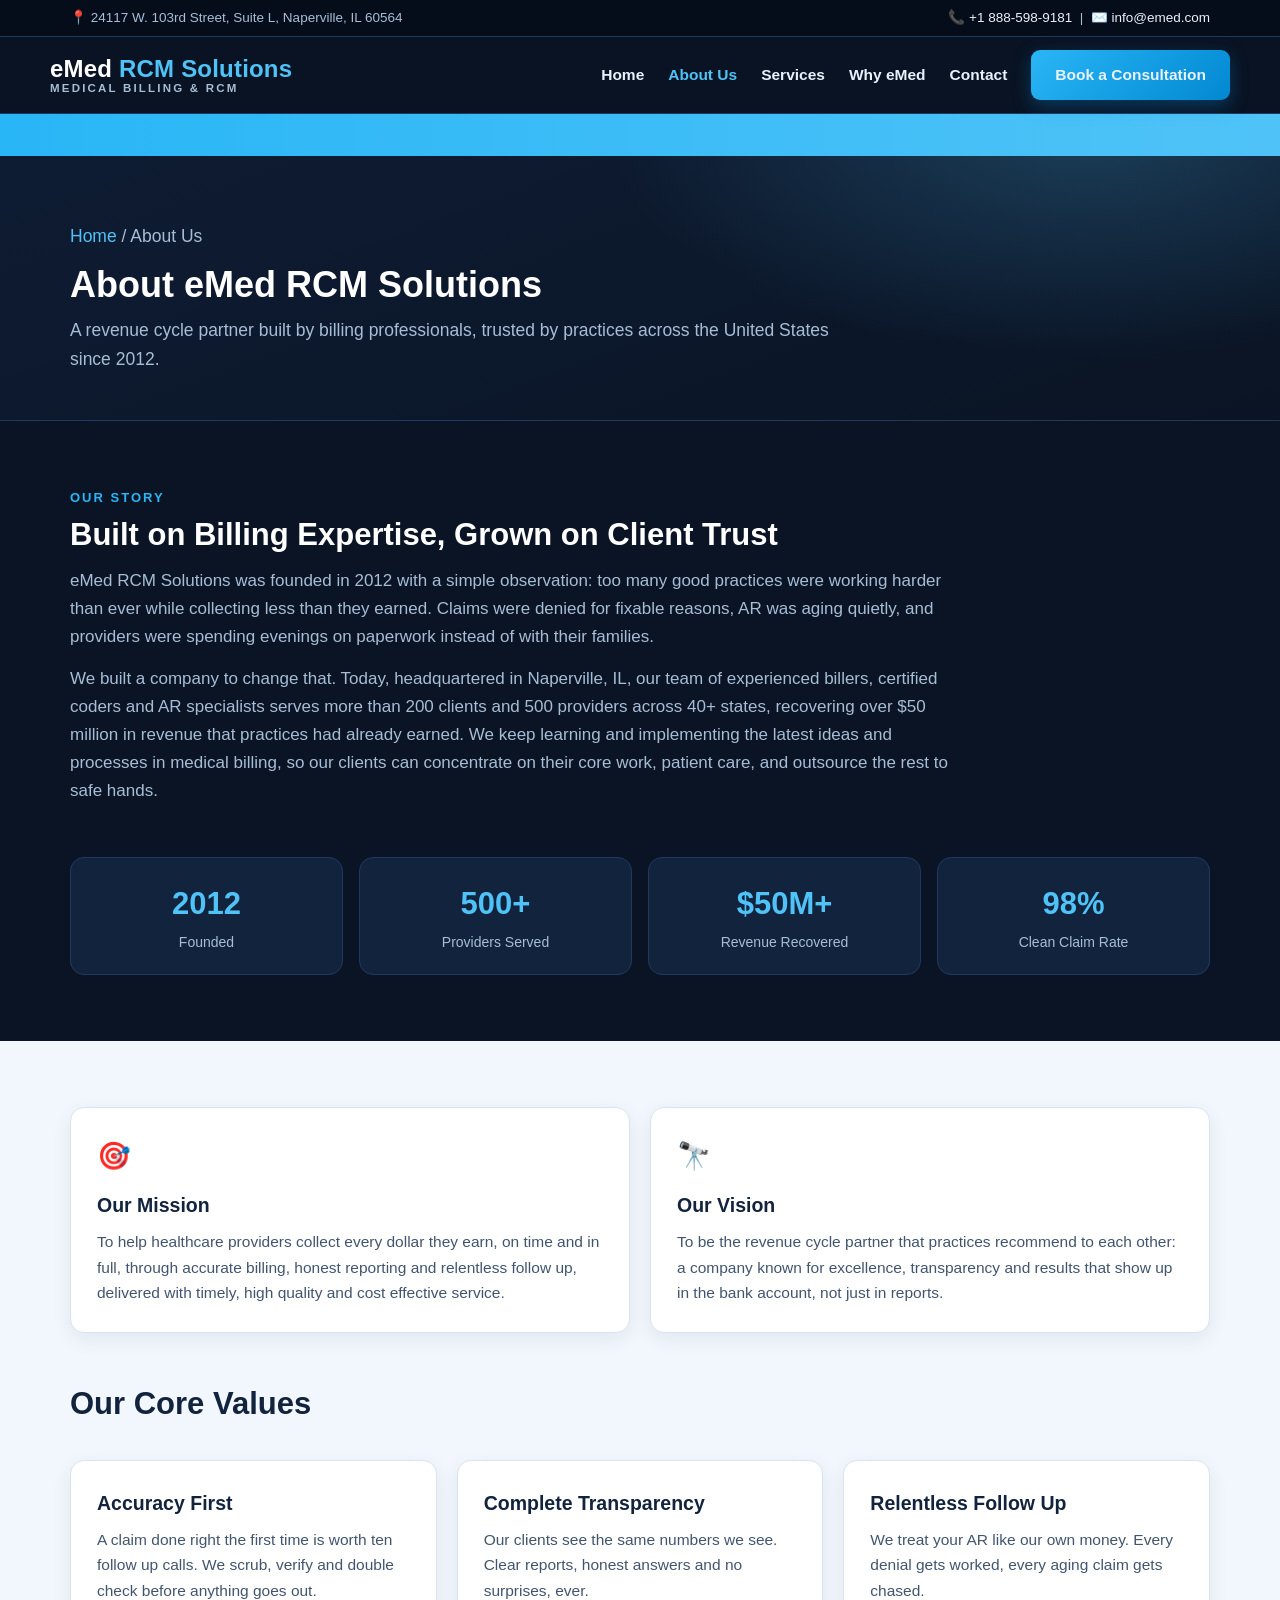
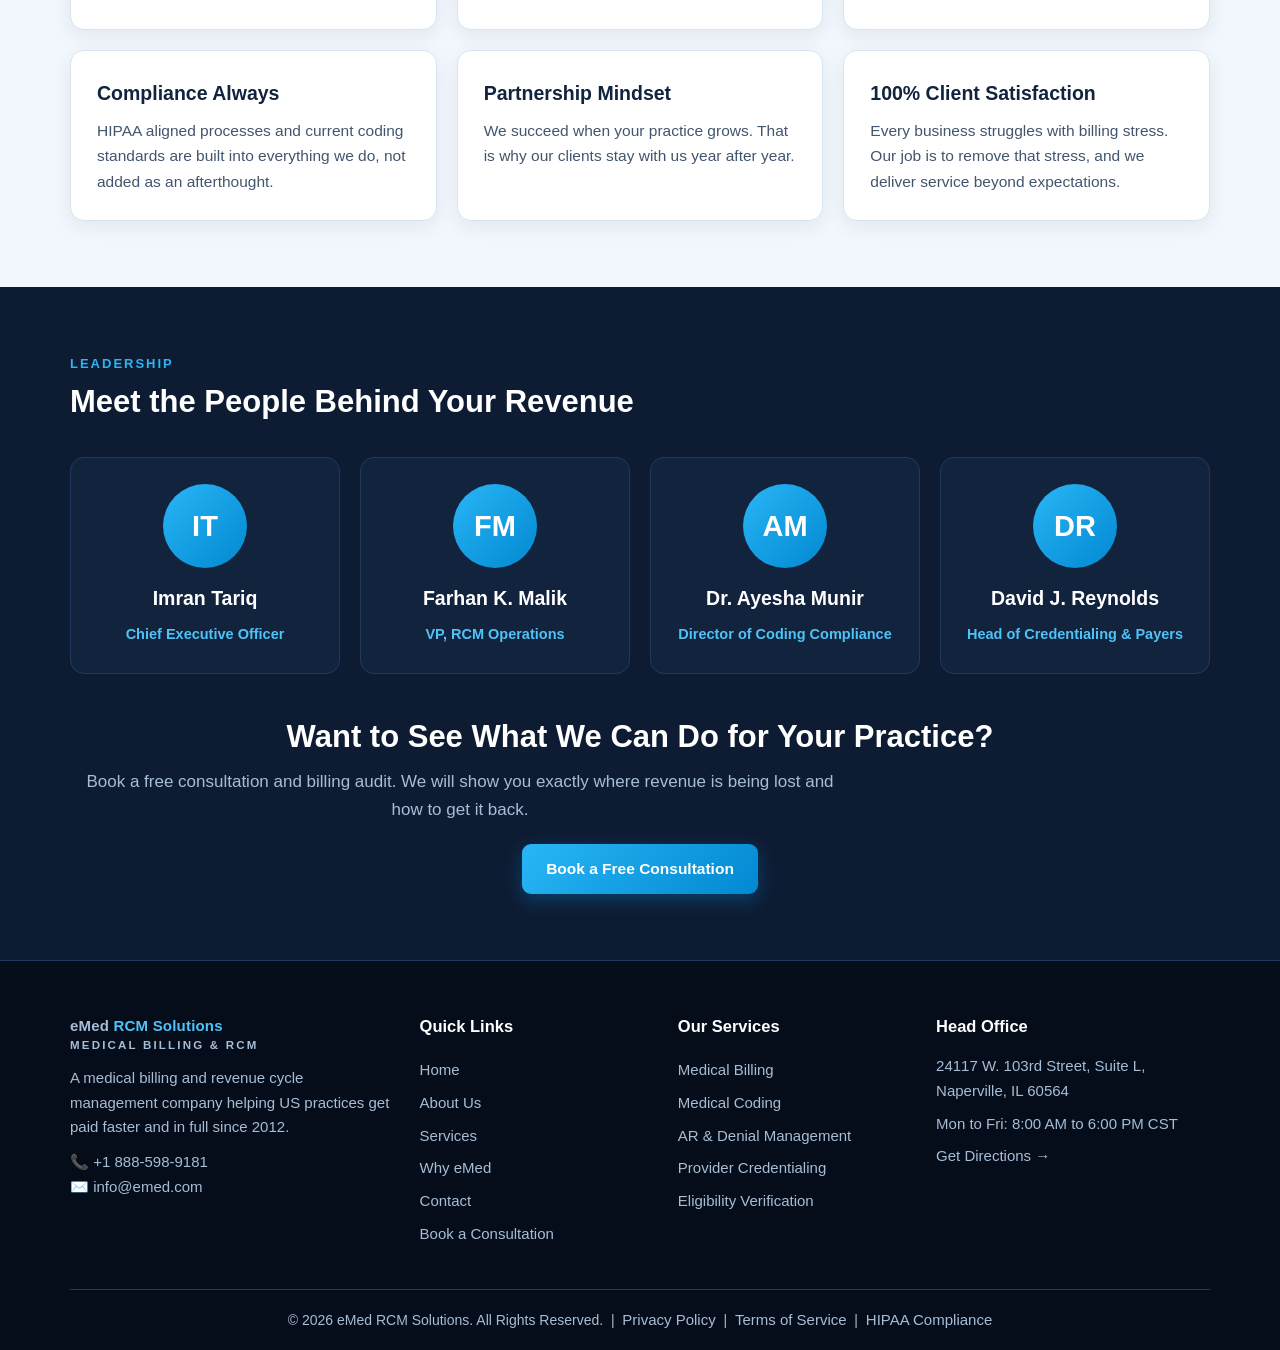
==== about-us.html @ 86c695f5 "Add files via upload" ====
<!DOCTYPE html>
<html lang="en">
<head>
<meta charset="UTF-8">
<meta name="viewport" content="width=device-width, initial-scale=1.0">
<title>About Us | eMed RCM Solutions</title>
<meta name="description" content="Learn about eMed RCM Solutions, a medical billing and revenue cycle management company serving 200+ US healthcare providers since 2012.">
<link rel="stylesheet" href="styles.css">
</head>
<body>

<div class="topbar">
  <div class="wrap">
    <span>📍 24117 W. 103rd Street, Suite L, Naperville, IL 60564</span>
    <span>📞 <a href="tel:+18885989181">+1 888-598-9181</a> &nbsp;|&nbsp; ✉️ <a href="mailto:info@emed.com">info@emed.com</a></span>
  </div>
</div>

<header class="site">
  <div class="wrap navbar">
    <a class="logo" href="index.html">eMed <b>RCM Solutions</b><small>Medical Billing &amp; RCM</small></a>
    <button class="menu-btn" aria-label="Menu">☰</button>
    <nav class="main">
      <a href="index.html">Home</a>
      <a href="about-us.html" class="active">About Us</a>
      <a href="services.html">Services</a>
      <a href="why-emed.html">Why eMed</a>
      <a href="contact.html">Contact</a>
      <a class="btn" href="contact.html#consult">Book a Consultation</a>
    </nav>
  </div>
</header>

<div class="ticker" aria-hidden="true"><div class="track">
  <span>Internal Medicine</span><i>✦</i><span>Cardiology</span><i>✦</i><span>Dermatology</span><i>✦</i><span>Orthopedics</span><i>✦</i><span>Physical Therapy</span><i>✦</i><span>Chiropractic</span><i>✦</i><span>Acupuncture</span><i>✦</i><span>Family Practice</span><i>✦</i><span>OB/GYN</span><i>✦</i><span>Pediatrics</span><i>✦</i><span>Oncology</span><i>✦</i><span>Endocrinology</span><i>✦</i><span>Neurology</span><i>✦</i><span>Psychiatry</span><i>✦</i><span>Urgent Care</span><i>✦</i><span>Pain Management</span><i>✦</i>
  <span>Internal Medicine</span><i>✦</i><span>Cardiology</span><i>✦</i><span>Dermatology</span><i>✦</i><span>Orthopedics</span><i>✦</i><span>Physical Therapy</span><i>✦</i><span>Chiropractic</span><i>✦</i><span>Acupuncture</span><i>✦</i><span>Family Practice</span><i>✦</i><span>OB/GYN</span><i>✦</i><span>Pediatrics</span><i>✦</i><span>Oncology</span><i>✦</i><span>Endocrinology</span><i>✦</i><span>Neurology</span><i>✦</i><span>Psychiatry</span><i>✦</i><span>Urgent Care</span><i>✦</i><span>Pain Management</span><i>✦</i>
</div></div>

<div class="pagehero">
  <div class="wrap">
    <p class="crumbs"><a href="index.html">Home</a> / About Us</p>
    <h1>About eMed RCM Solutions</h1>
    <p>A revenue cycle partner built by billing professionals, trusted by practices across the United States since 2012.</p>
  </div>
</div>

<section>
  <div class="wrap">
    <p class="kicker">Our Story</p>
    <h2 class="title">Built on Billing Expertise, Grown on Client Trust</h2>
    <p class="lede" style="max-width:900px">eMed RCM Solutions was founded in 2012 with a simple observation: too many good practices were working harder than ever while collecting less than they earned. Claims were denied for fixable reasons, AR was aging quietly, and providers were spending evenings on paperwork instead of with their families.</p>
    <p class="lede" style="max-width:900px;margin-top:14px">We built a company to change that. Today, headquartered in Naperville, IL, our team of experienced billers, certified coders and AR specialists serves more than 200 clients and 500 providers across 40+ states, recovering over $50 million in revenue that practices had already earned. We keep learning and implementing the latest ideas and processes in medical billing, so our clients can concentrate on their core work, patient care, and outsource the rest to safe hands.</p>
    <div class="stats">
      <div class="stat"><div class="num">2012</div><div class="lbl">Founded</div></div>
      <div class="stat"><div class="num">500+</div><div class="lbl">Providers Served</div></div>
      <div class="stat"><div class="num">$50M+</div><div class="lbl">Revenue Recovered</div></div>
      <div class="stat"><div class="num">98%</div><div class="lbl">Clean Claim Rate</div></div>
    </div>
  </div>
</section>

<section class="light">
  <div class="wrap">
    <div class="grid2" style="margin-top:0">
      <div class="card"><div class="ic">🎯</div><h3>Our Mission</h3><p>To help healthcare providers collect every dollar they earn, on time and in full, through accurate billing, honest reporting and relentless follow up, delivered with timely, high quality and cost effective service.</p></div>
      <div class="card"><div class="ic">🔭</div><h3>Our Vision</h3><p>To be the revenue cycle partner that practices recommend to each other: a company known for excellence, transparency and results that show up in the bank account, not just in reports.</p></div>
    </div>
    <h2 class="title" style="margin-top:52px">Our Core Values</h2>
    <div class="grid3">
      <div class="card"><h3>Accuracy First</h3><p>A claim done right the first time is worth ten follow up calls. We scrub, verify and double check before anything goes out.</p></div>
      <div class="card"><h3>Complete Transparency</h3><p>Our clients see the same numbers we see. Clear reports, honest answers and no surprises, ever.</p></div>
      <div class="card"><h3>Relentless Follow Up</h3><p>We treat your AR like our own money. Every denial gets worked, every aging claim gets chased.</p></div>
      <div class="card"><h3>Compliance Always</h3><p>HIPAA aligned processes and current coding standards are built into everything we do, not added as an afterthought.</p></div>
      <div class="card"><h3>Partnership Mindset</h3><p>We succeed when your practice grows. That is why our clients stay with us year after year.</p></div>
      <div class="card"><h3>100% Client Satisfaction</h3><p>Every business struggles with billing stress. Our job is to remove that stress, and we deliver service beyond expectations.</p></div>
    </div>
  </div>
</section>

<section class="alt">
  <div class="wrap">
    <p class="kicker">Leadership</p>
    <h2 class="title">Meet the People Behind Your Revenue</h2>
    <div class="grid3" style="grid-template-columns:repeat(4,1fr)">
      <div class="card person"><div class="avatar">IT</div><h3>Imran Tariq</h3><p class="role">Chief Executive Officer</p></div>
      <div class="card person"><div class="avatar">FM</div><h3>Farhan K. Malik</h3><p class="role">VP, RCM Operations</p></div>
      <div class="card person"><div class="avatar">AM</div><h3>Dr. Ayesha Munir</h3><p class="role">Director of Coding Compliance</p></div>
      <div class="card person"><div class="avatar">DR</div><h3>David J. Reynolds</h3><p class="role">Head of Credentialing &amp; Payers</p></div>
    </div>
    <div style="text-align:center;margin-top:44px">
      <h2 class="title">Want to See What We Can Do for Your Practice?</h2>
      <p class="lede center">Book a free consultation and billing audit. We will show you exactly where revenue is being lost and how to get it back.</p>
      <p style="margin-top:20px"><a class="btn" href="contact.html#consult">Book a Free Consultation</a></p>
    </div>
  </div>
</section>

<footer class="site">
  <div class="wrap">
    <div class="cols">
      <div>
        <a class="logo" href="index.html">eMed <b>RCM Solutions</b><small>Medical Billing &amp; RCM</small></a>
        <p style="margin-top:14px">A medical billing and revenue cycle management company helping US practices get paid faster and in full since 2012.</p>
        <p style="margin-top:10px">📞 <a href="tel:+18885989181">+1 888-598-9181</a><br>✉️ <a href="mailto:info@emed.com">info@emed.com</a></p>
      </div>
      <div>
        <h4>Quick Links</h4>
        <ul>
          <li><a href="index.html">Home</a></li>
          <li><a href="about-us.html">About Us</a></li>
          <li><a href="services.html">Services</a></li>
          <li><a href="why-emed.html">Why eMed</a></li>
          <li><a href="contact.html">Contact</a></li>
          <li><a href="contact.html#consult">Book a Consultation</a></li>
        </ul>
      </div>
      <div>
        <h4>Our Services</h4>
        <ul>
          <li><a href="services.html">Medical Billing</a></li>
          <li><a href="services.html">Medical Coding</a></li>
          <li><a href="services.html">AR &amp; Denial Management</a></li>
          <li><a href="services.html">Provider Credentialing</a></li>
          <li><a href="services.html">Eligibility Verification</a></li>
        </ul>
      </div>
      <div>
        <h4>Head Office</h4>
        <p>24117 W. 103rd Street, Suite L,<br>Naperville, IL 60564</p>
        <p style="margin-top:8px">Mon to Fri: 8:00 AM to 6:00 PM CST</p>
        <p style="margin-top:8px"><a href="https://www.google.com/maps/search/?api=1&amp;query=24117+W+103rd+Street+Suite+L+Naperville+IL+60564" target="_blank" rel="noopener">Get Directions →</a></p>
      </div>
    </div>
    <div class="copyright">© <span id="year">2026</span> eMed RCM Solutions. All Rights Reserved. &nbsp;|&nbsp; <a href="privacy-policy.html">Privacy Policy</a> &nbsp;|&nbsp; <a href="terms-of-service.html">Terms of Service</a> &nbsp;|&nbsp; <a href="hipaa-compliance.html">HIPAA Compliance</a></div>
  </div>
</footer>

<script src="script.js"></script>
</body>
</html>
---- styles.css ----
/* eMed RCM Solutions — dark theme with light blue accents */
:root{
  --bg:#0a1424;
  --bg2:#0e1c33;
  --panel:#12233d;
  --panel2:#16294a;
  --line:#22395e;
  --ink:#e9f2fc;
  --muted:#a7bdd6;
  --sky:#4fc3f7;
  --sky2:#29b6f6;
  --deep:#0288d1;
  --white:#ffffff;
  --light:#f2f7fd;
  --dark-text:#12233d;
  --radius:14px;
  --shadow:0 10px 30px rgba(2,10,25,.45);
}
*{margin:0;padding:0;box-sizing:border-box}
html{scroll-behavior:smooth}
body{font-family:"Segoe UI",Arial,Helvetica,sans-serif;background:var(--bg);color:var(--ink);line-height:1.65;font-size:16px}
a{color:var(--sky);text-decoration:none}
a:hover{text-decoration:underline}
img{max-width:100%}
.wrap{max-width:1180px;margin:0 auto;padding:0 20px}

/* ---------- Header ---------- */
.topbar{background:#060d1a;color:var(--muted);font-size:13.5px;padding:7px 0;border-bottom:1px solid var(--line)}
.topbar .wrap{display:flex;justify-content:space-between;gap:14px;flex-wrap:wrap}
.topbar a{color:var(--ink)}
header.site{position:sticky;top:0;z-index:50;background:rgba(10,20,36,.96);border-bottom:1px solid var(--line);backdrop-filter:blur(6px)}
.navbar{display:flex;align-items:center;justify-content:space-between;gap:18px;padding:13px 0}
.logo{font-size:24px;font-weight:800;color:var(--white);letter-spacing:.2px;line-height:1.1}
.logo b{color:var(--sky)}
.logo small{display:block;font-size:11.5px;font-weight:600;color:var(--muted);letter-spacing:2.2px;text-transform:uppercase}
nav.main{display:flex;gap:24px;align-items:center}
nav.main a{color:var(--ink);font-weight:600;font-size:15.5px}
nav.main a:hover,nav.main a.active{color:var(--sky);text-decoration:none}
.btn{display:inline-block;background:linear-gradient(135deg,var(--sky2),var(--deep));color:#fff;font-weight:700;padding:12px 24px;border-radius:9px;border:none;cursor:pointer;font-size:15.5px;box-shadow:0 6px 18px rgba(2,136,209,.35)}
.btn:hover{text-decoration:none;filter:brightness(1.08)}
.btn.ghost{background:transparent;border:2px solid var(--sky);color:var(--sky);box-shadow:none}
.btn.light{background:#fff;color:var(--deep);box-shadow:none}
.menu-btn{display:none;background:none;border:1px solid var(--line);border-radius:8px;color:var(--ink);font-size:20px;padding:6px 12px;cursor:pointer}

/* ---------- Specialties ticker ---------- */
.ticker{background:linear-gradient(90deg,var(--sky2),var(--sky));color:#06263c;overflow:hidden;white-space:nowrap;padding:9px 0;font-weight:700;font-size:14.5px}
.ticker .track{display:inline-block;padding-left:100%;animation:scroll 55s linear infinite}
.ticker:hover .track{animation-play-state:paused}
.ticker span{margin:0 16px}
.ticker i{font-style:normal;opacity:.55}
@keyframes scroll{from{transform:translateX(0)}to{transform:translateX(-100%)}}

/* ---------- Hero ---------- */
.hero{background:radial-gradient(1000px 480px at 85% -10%,rgba(79,195,247,.25),transparent 60%),linear-gradient(160deg,var(--bg2),var(--bg));padding:74px 0 60px;border-bottom:1px solid var(--line)}
.hero .grid{display:grid;grid-template-columns:1.15fr .85fr;gap:44px;align-items:center}
.hero h1{font-size:43px;line-height:1.16;color:#fff;font-weight:800}
.hero h1 .hl{color:var(--sky)}
.hero p.sub{color:var(--muted);font-size:18px;margin:18px 0 26px}
.hero .cta-row{display:flex;gap:14px;flex-wrap:wrap}
.hero-card{background:var(--panel);border:1px solid var(--line);border-radius:var(--radius);padding:26px;box-shadow:var(--shadow)}
.hero-card h3{color:#fff;font-size:19px;margin-bottom:12px}
.hero-card ul{list-style:none}
.hero-card li{padding:9px 0;border-bottom:1px dashed var(--line);color:var(--muted);font-size:15.5px}
.hero-card li:last-child{border-bottom:none}
.hero-card li b{color:var(--sky);margin-right:8px}
.stats{display:grid;grid-template-columns:repeat(4,1fr);gap:16px;margin-top:52px}
.stat{background:var(--panel);border:1px solid var(--line);border-radius:var(--radius);padding:20px;text-align:center}
.stat .num{font-size:31px;font-weight:800;color:var(--sky)}
.stat .lbl{color:var(--muted);font-size:14px;margin-top:2px}

/* ---------- Sections ---------- */
section{padding:66px 0}
section.alt{background:var(--bg2)}
section.light{background:var(--light);color:var(--dark-text)}
section.light .title{color:var(--dark-text)}
section.light .lede{color:#42556e}
.kicker{color:var(--sky2);font-weight:700;text-transform:uppercase;letter-spacing:2px;font-size:13px;margin-bottom:8px}
section.light .kicker{color:var(--deep)}
.title{font-size:31px;color:#fff;line-height:1.25;margin-bottom:12px}
.lede{color:var(--muted);max-width:780px;font-size:17px}
.center{text-align:center}
.center .lede{margin:0 auto}

/* ---------- Cards & grids ---------- */
.grid3{display:grid;grid-template-columns:repeat(3,1fr);gap:20px;margin-top:36px}
.grid2{display:grid;grid-template-columns:repeat(2,1fr);gap:20px;margin-top:36px}
.card{background:var(--panel);border:1px solid var(--line);border-radius:var(--radius);padding:26px;transition:transform .15s ease,border-color .15s ease}
.card:hover{transform:translateY(-4px);border-color:var(--sky2)}
.card .ic{font-size:27px;margin-bottom:10px}
.card h3{color:#fff;font-size:19.5px;margin-bottom:8px}
.card p{color:var(--muted);font-size:15.5px}
.card ul{list-style:none;margin-top:10px}
.card ul li{color:var(--muted);font-size:15px;padding:4px 0 4px 20px;position:relative}
.card ul li:before{content:"▸";position:absolute;left:0;color:var(--sky)}
section.light .card{background:#fff;border-color:#d8e4f2;box-shadow:0 6px 20px rgba(18,35,61,.07)}
section.light .card h3{color:var(--dark-text)}
section.light .card p,section.light .card ul li{color:#42556e}

/* ---------- Chips ---------- */
.chips{display:flex;flex-wrap:wrap;gap:10px;margin-top:26px}
.chip{background:var(--panel);border:1px solid var(--line);color:var(--ink);border-radius:999px;padding:8px 18px;font-size:15px;font-weight:600}
.chip.soft{background:rgba(79,195,247,.12);border-color:rgba(79,195,247,.4);color:var(--sky)}
section.light .chip{background:#fff;border-color:#c9dcf2;color:var(--dark-text)}

/* ---------- Process ---------- */
.steps{display:grid;grid-template-columns:repeat(4,1fr);gap:18px;margin-top:38px}
.step{background:var(--panel);border:1px solid var(--line);border-radius:var(--radius);padding:24px}
.step .n{display:inline-flex;align-items:center;justify-content:center;width:42px;height:42px;border-radius:50%;background:linear-gradient(135deg,var(--sky2),var(--deep));color:#fff;font-weight:800;font-size:18px;margin-bottom:12px}
.step h3{color:#fff;font-size:18px;margin-bottom:6px}
.step p{color:var(--muted);font-size:15px}

/* ---------- Consultation band ---------- */
.consult{background:linear-gradient(120deg,#0d2c4d,#082238 60%,#0a1424);border-top:1px solid var(--line);border-bottom:1px solid var(--line)}
.consult .grid{display:grid;grid-template-columns:1fr 1fr;gap:42px;align-items:start}
.consult h2{color:#fff;font-size:30px;line-height:1.3;margin-bottom:12px}
.consult p{color:var(--muted);font-size:16.5px}
.consult ul{list-style:none;margin-top:16px}
.consult ul li{color:var(--ink);padding:6px 0 6px 26px;position:relative;font-size:16px}
.consult ul li:before{content:"✓";position:absolute;left:0;color:var(--sky);font-weight:800}

/* ---------- Forms ---------- */
form.box{background:var(--panel);border:1px solid var(--line);border-radius:var(--radius);padding:28px;box-shadow:var(--shadow)}
form.box label{display:block;font-weight:600;font-size:14.5px;margin:14px 0 6px;color:var(--ink)}
form.box label:first-child{margin-top:0}
form.box input,form.box select,form.box textarea{width:100%;padding:12px 14px;border:1px solid var(--line);border-radius:9px;font-size:15.5px;font-family:inherit;background:var(--bg);color:var(--ink)}
form.box input:focus,form.box select:focus,form.box textarea:focus{outline:2px solid var(--sky2);border-color:transparent}
form.box .row{display:grid;grid-template-columns:1fr 1fr;gap:14px}
form.box .btn{width:100%;margin-top:20px;text-align:center}
.form-note{color:var(--muted);font-size:13.5px;margin-top:12px}
.thanks{display:none;background:rgba(46,160,90,.15);border:1px solid #2ea05a;color:#7ddba3;border-radius:9px;padding:14px 16px;margin-top:16px;font-size:15px}

/* ---------- Testimonial / quote ---------- */
.quote{background:var(--panel);border-left:4px solid var(--sky);border-radius:0 var(--radius) var(--radius) 0;padding:26px 28px;margin-top:34px}
.quote p{font-size:17.5px;color:var(--ink);font-style:italic}
.quote .who{margin-top:12px;color:var(--sky);font-weight:700;font-style:normal;font-size:15px}

/* ---------- People ---------- */
.person{text-align:center}
.avatar{width:84px;height:84px;border-radius:50%;background:linear-gradient(135deg,var(--sky2),var(--deep));color:#fff;font-size:29px;font-weight:800;display:flex;align-items:center;justify-content:center;margin:0 auto 14px}
.person .role{color:var(--sky);font-weight:600;font-size:14.5px}

/* ---------- Page hero (inner pages) ---------- */
.pagehero{background:radial-gradient(800px 380px at 85% -10%,rgba(79,195,247,.22),transparent 60%),linear-gradient(160deg,var(--bg2),var(--bg));padding:56px 0 46px;border-bottom:1px solid var(--line)}
.pagehero h1{color:#fff;font-size:36px;line-height:1.2}
.pagehero p{color:var(--muted);font-size:17.5px;max-width:760px;margin-top:10px}
.crumbs{color:var(--muted);font-size:14px;margin-bottom:12px}
.crumbs a{color:var(--sky)}

/* ---------- Estimator bars ---------- */
.bar{margin:16px 0}
.bar .lbl{display:flex;justify-content:space-between;font-weight:600;font-size:15px;color:var(--ink)}
.bar .track{height:10px;background:var(--bg);border:1px solid var(--line);border-radius:99px;margin-top:6px;overflow:hidden}
.bar .fill{height:100%;background:linear-gradient(90deg,var(--sky2),var(--sky));border-radius:99px}

/* ---------- Legal pages ---------- */
.legal{max-width:860px}
.legal h1{color:#fff;font-size:32px;margin-bottom:6px}
.legal h2{color:#fff;font-size:21px;margin:26px 0 8px}
.legal h3{color:#fff;font-size:18.5px;margin:22px 0 6px}
.legal p,.legal li{color:var(--muted);font-size:16px}
.legal ul{margin:6px 0 6px 20px}
.legal .updated{color:var(--sky);font-size:14px;margin-bottom:14px}

/* ---------- Footer ---------- */
footer.site{background:#060d1a;border-top:1px solid var(--line);padding:52px 0 0}
footer.site .cols{display:grid;grid-template-columns:1.4fr 1fr 1fr 1.2fr;gap:30px}
footer.site h4{color:#fff;font-size:16.5px;margin-bottom:14px}
footer.site p,footer.site li,footer.site a{color:var(--muted);font-size:15px}
footer.site ul{list-style:none}
footer.site li{padding:4px 0}
footer.site a:hover{color:var(--sky)}
.copyright{border-top:1px solid var(--line);margin-top:38px;padding:18px 0;text-align:center;color:var(--muted);font-size:14px}

/* ---------- Responsive ---------- */
@media(max-width:960px){
  .grid3,.steps{grid-template-columns:repeat(2,1fr)}
  .stats{grid-template-columns:repeat(2,1fr)}
  .hero .grid,.consult .grid{grid-template-columns:1fr}
  footer.site .cols{grid-template-columns:repeat(2,1fr)}
  .hero h1{font-size:34px}
}
@media(max-width:640px){
  nav.main{display:none;position:absolute;top:100%;left:0;right:0;background:var(--bg2);flex-direction:column;align-items:flex-start;padding:16px 20px;gap:14px;border-bottom:1px solid var(--line)}
  nav.main.open{display:flex}
  .menu-btn{display:block}
  .grid3,.grid2,.steps,form.box .row{grid-template-columns:1fr}
  section{padding:48px 0}
  .title{font-size:26px}
}
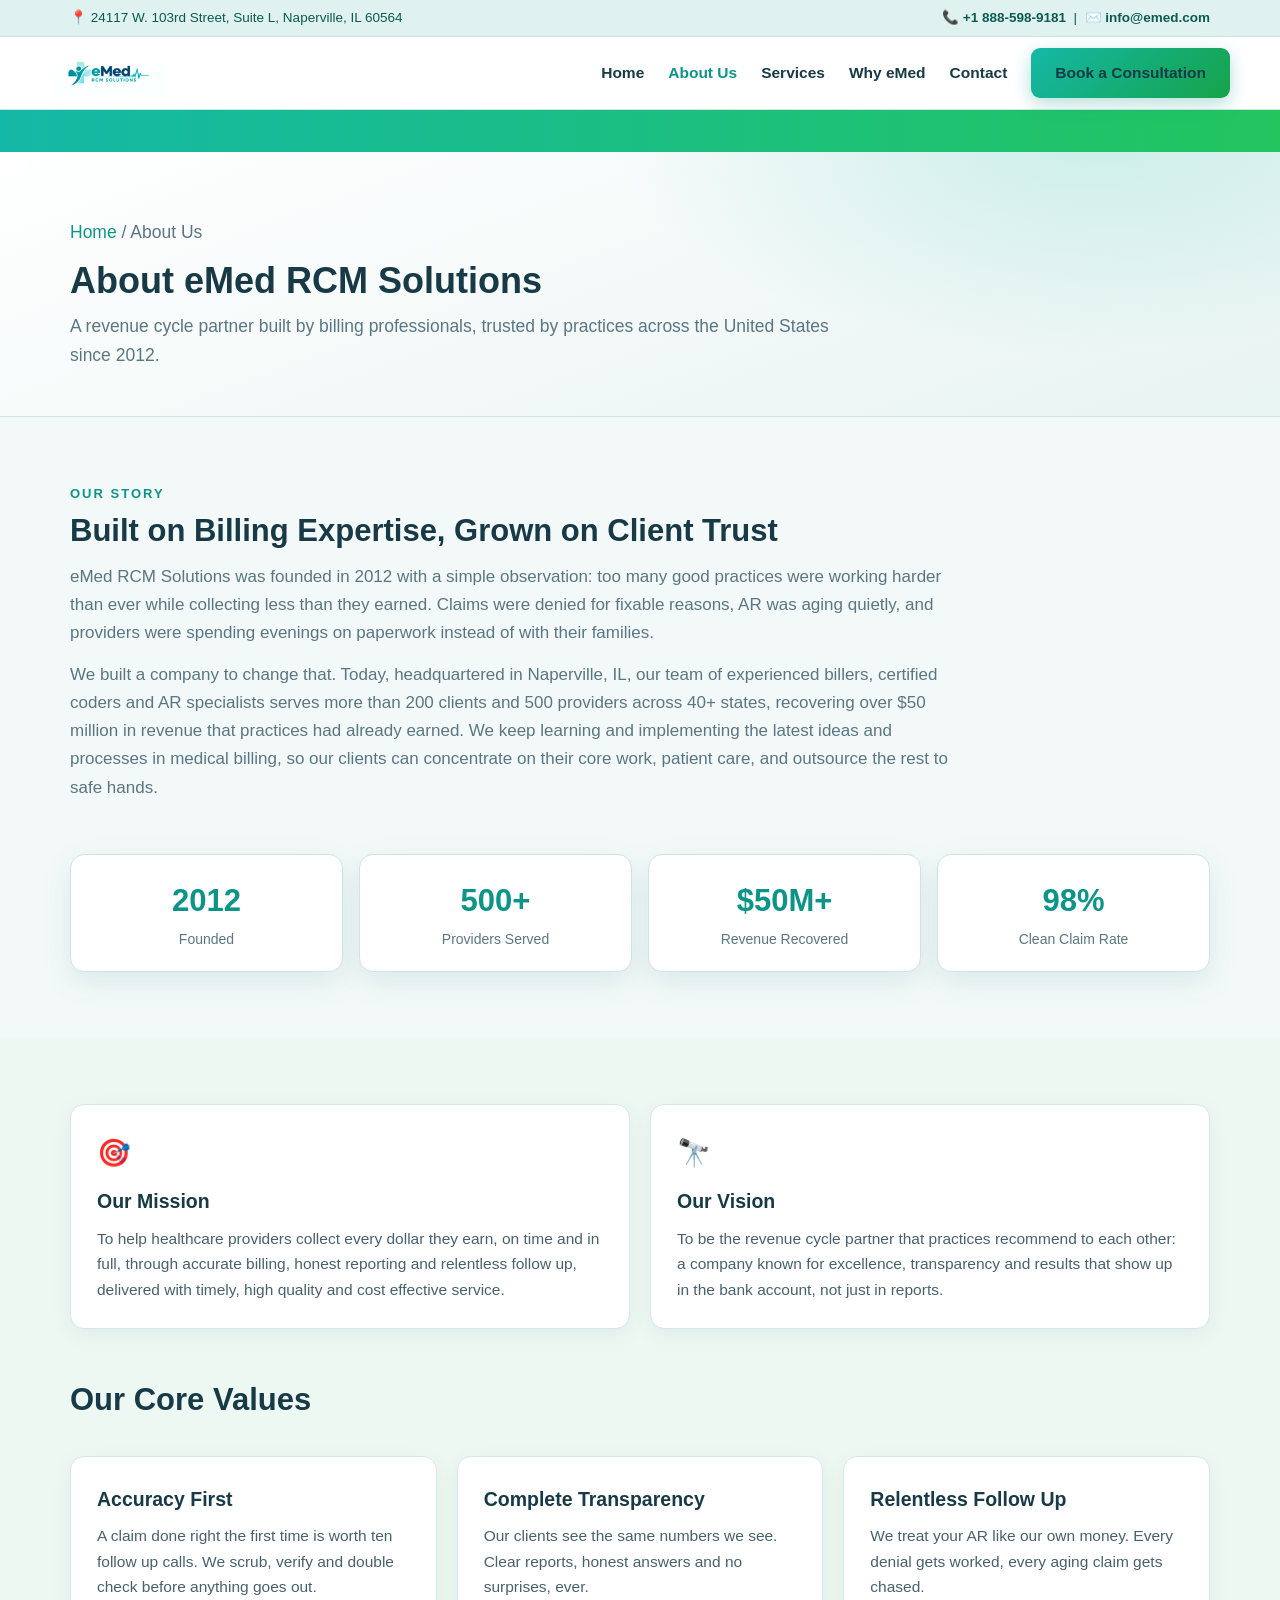
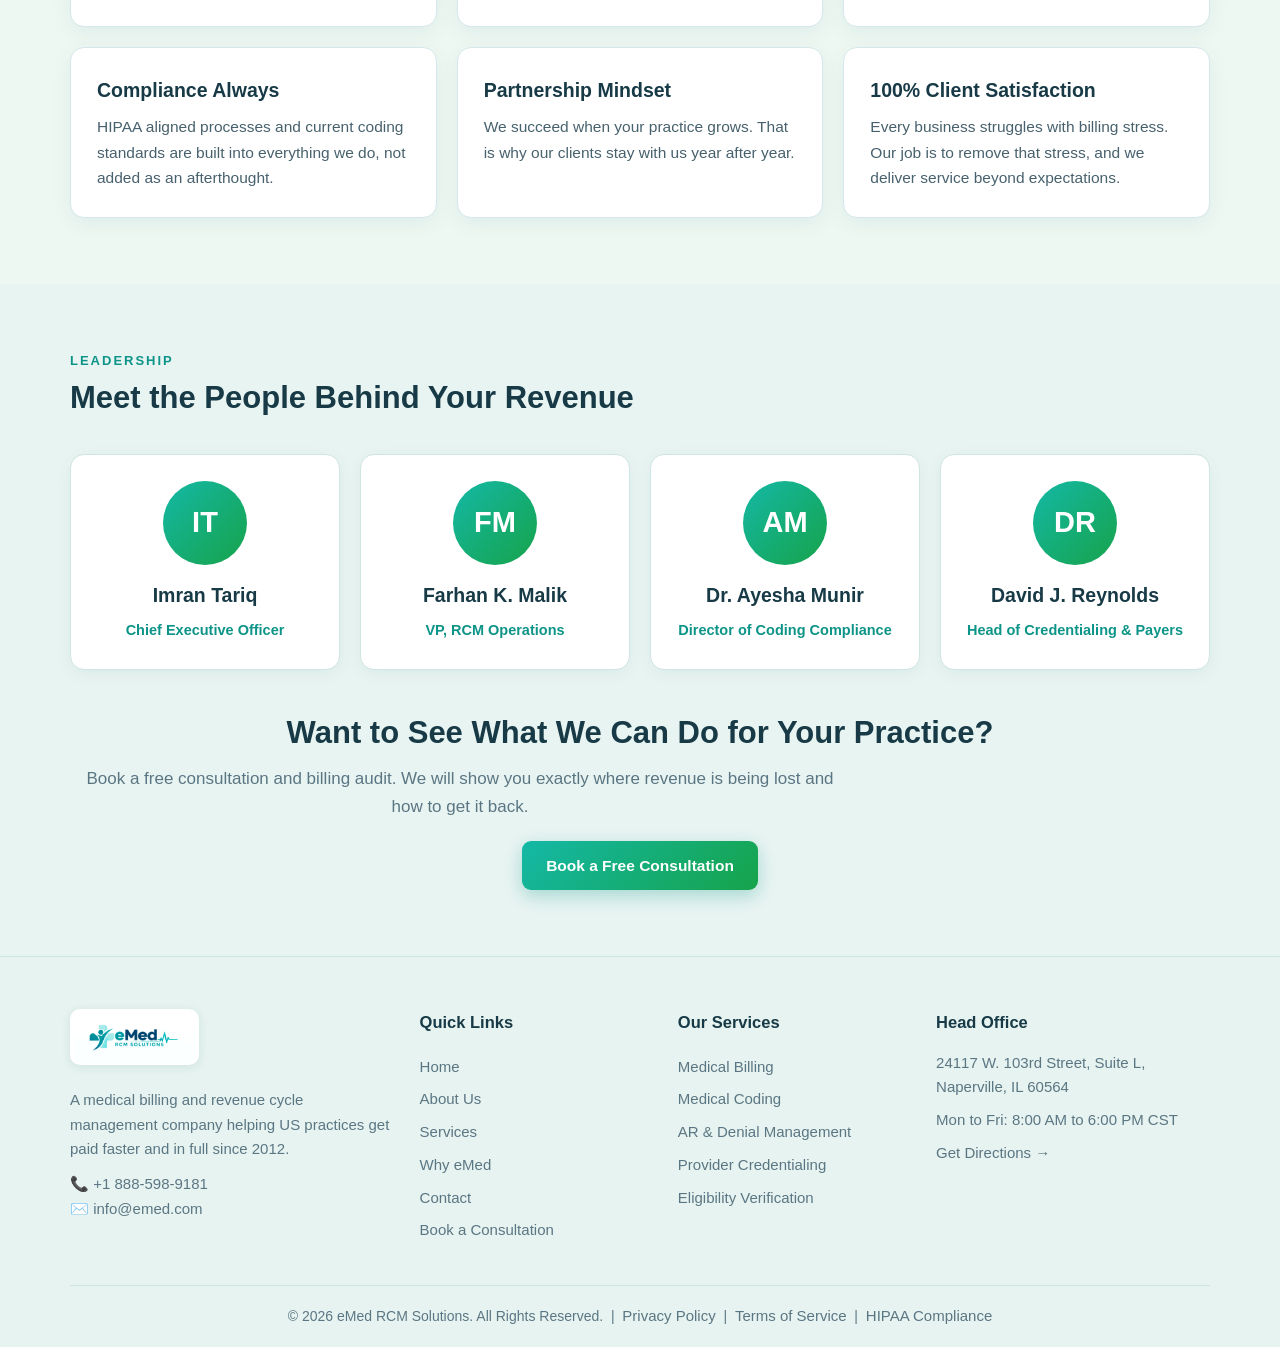
==== commit 1ce18826: "Add files via upload" ====
--- a/about-us.html
+++ b/about-us.html
@@ -18,7 +18,7 @@
 
 <header class="site">
   <div class="wrap navbar">
-    <a class="logo" href="index.html">eMed <b>RCM Solutions</b><small>Medical Billing &amp; RCM</small></a>
+    <a class="logo" href="index.html"><img src="logo.png" alt="eMed RCM Solutions"></a>
     <button class="menu-btn" aria-label="Menu">☰</button>
     <nav class="main">
       <a href="index.html">Home</a>
@@ -99,7 +99,7 @@
   <div class="wrap">
     <div class="cols">
       <div>
-        <a class="logo" href="index.html">eMed <b>RCM Solutions</b><small>Medical Billing &amp; RCM</small></a>
+        <a class="logo" href="index.html"><img src="logo.png" alt="eMed RCM Solutions"></a>
         <p style="margin-top:14px">A medical billing and revenue cycle management company helping US practices get paid faster and in full since 2012.</p>
         <p style="margin-top:10px">📞 <a href="tel:+18885989181">+1 888-598-9181</a><br>✉️ <a href="mailto:info@emed.com">info@emed.com</a></p>
       </div>
--- a/styles.css
+++ b/styles.css
@@ -1,20 +1,20 @@
-/* eMed RCM Solutions — dark theme with light blue accents */
+/* eMed RCM Solutions — light theme, teal and green from the company logo */
 :root{
-  --bg:#0a1424;
-  --bg2:#0e1c33;
-  --panel:#12233d;
-  --panel2:#16294a;
-  --line:#22395e;
-  --ink:#e9f2fc;
-  --muted:#a7bdd6;
-  --sky:#4fc3f7;
-  --sky2:#29b6f6;
-  --deep:#0288d1;
+  --bg:#f3f9f9;
+  --bg2:#e8f4f2;
+  --panel:#ffffff;
+  --panel2:#eef7f5;
+  --line:#cfe5e1;
+  --ink:#173a46;
+  --muted:#5b7683;
+  --sky:#0d9488;
+  --sky2:#14b8a6;
+  --deep:#16a34a;
   --white:#ffffff;
-  --light:#f2f7fd;
-  --dark-text:#12233d;
+  --light:#eef8f3;
+  --dark-text:#173a46;
   --radius:14px;
-  --shadow:0 10px 30px rgba(2,10,25,.45);
+  --shadow:0 10px 30px rgba(13,90,90,.10);
 }
 *{margin:0;padding:0;box-sizing:border-box}
 html{scroll-behavior:smooth}
@@ -25,46 +25,47 @@
 .wrap{max-width:1180px;margin:0 auto;padding:0 20px}
 
 /* ---------- Header ---------- */
-.topbar{background:#060d1a;color:var(--muted);font-size:13.5px;padding:7px 0;border-bottom:1px solid var(--line)}
+.topbar{background:#dff2ef;color:#0c5a52;font-size:13.5px;padding:7px 0;border-bottom:1px solid var(--line)}
 .topbar .wrap{display:flex;justify-content:space-between;gap:14px;flex-wrap:wrap}
-.topbar a{color:var(--ink)}
-header.site{position:sticky;top:0;z-index:50;background:rgba(10,20,36,.96);border-bottom:1px solid var(--line);backdrop-filter:blur(6px)}
-.navbar{display:flex;align-items:center;justify-content:space-between;gap:18px;padding:13px 0}
-.logo{font-size:24px;font-weight:800;color:var(--white);letter-spacing:.2px;line-height:1.1}
+.topbar a{color:#0c5a52;font-weight:600}
+header.site{position:sticky;top:0;z-index:50;background:rgba(255,255,255,.96);border-bottom:1px solid var(--line);backdrop-filter:blur(6px)}
+.navbar{display:flex;align-items:center;justify-content:space-between;gap:18px;padding:10px 0}
+.logo{display:inline-flex;align-items:center;line-height:1.1}
+.logo img{height:52px;width:auto;display:block;background:#fff;border-radius:10px;padding:2px 4px}
 .logo b{color:var(--sky)}
 .logo small{display:block;font-size:11.5px;font-weight:600;color:var(--muted);letter-spacing:2.2px;text-transform:uppercase}
 nav.main{display:flex;gap:24px;align-items:center}
 nav.main a{color:var(--ink);font-weight:600;font-size:15.5px}
 nav.main a:hover,nav.main a.active{color:var(--sky);text-decoration:none}
-.btn{display:inline-block;background:linear-gradient(135deg,var(--sky2),var(--deep));color:#fff;font-weight:700;padding:12px 24px;border-radius:9px;border:none;cursor:pointer;font-size:15.5px;box-shadow:0 6px 18px rgba(2,136,209,.35)}
-.btn:hover{text-decoration:none;filter:brightness(1.08)}
+.btn{display:inline-block;background:linear-gradient(135deg,var(--sky2),var(--deep));color:#fff;font-weight:700;padding:12px 24px;border-radius:9px;border:none;cursor:pointer;font-size:15.5px;box-shadow:0 6px 18px rgba(13,148,136,.30)}
+.btn:hover{text-decoration:none;filter:brightness(1.06)}
 .btn.ghost{background:transparent;border:2px solid var(--sky);color:var(--sky);box-shadow:none}
-.btn.light{background:#fff;color:var(--deep);box-shadow:none}
+.btn.light{background:#fff;color:var(--sky);box-shadow:none}
 .menu-btn{display:none;background:none;border:1px solid var(--line);border-radius:8px;color:var(--ink);font-size:20px;padding:6px 12px;cursor:pointer}
 
 /* ---------- Specialties ticker ---------- */
-.ticker{background:linear-gradient(90deg,var(--sky2),var(--sky));color:#06263c;overflow:hidden;white-space:nowrap;padding:9px 0;font-weight:700;font-size:14.5px}
+.ticker{background:linear-gradient(90deg,var(--sky2),#22c55e);color:#ffffff;overflow:hidden;white-space:nowrap;padding:9px 0;font-weight:700;font-size:14.5px}
 .ticker .track{display:inline-block;padding-left:100%;animation:scroll 55s linear infinite}
 .ticker:hover .track{animation-play-state:paused}
 .ticker span{margin:0 16px}
-.ticker i{font-style:normal;opacity:.55}
+.ticker i{font-style:normal;opacity:.65}
 @keyframes scroll{from{transform:translateX(0)}to{transform:translateX(-100%)}}
 
 /* ---------- Hero ---------- */
-.hero{background:radial-gradient(1000px 480px at 85% -10%,rgba(79,195,247,.25),transparent 60%),linear-gradient(160deg,var(--bg2),var(--bg));padding:74px 0 60px;border-bottom:1px solid var(--line)}
+.hero{background:radial-gradient(1000px 480px at 85% -10%,rgba(20,184,166,.20),transparent 60%),linear-gradient(160deg,#ffffff,var(--bg2));padding:74px 0 60px;border-bottom:1px solid var(--line)}
 .hero .grid{display:grid;grid-template-columns:1.15fr .85fr;gap:44px;align-items:center}
-.hero h1{font-size:43px;line-height:1.16;color:#fff;font-weight:800}
+.hero h1{font-size:43px;line-height:1.16;color:var(--ink);font-weight:800}
 .hero h1 .hl{color:var(--sky)}
 .hero p.sub{color:var(--muted);font-size:18px;margin:18px 0 26px}
 .hero .cta-row{display:flex;gap:14px;flex-wrap:wrap}
 .hero-card{background:var(--panel);border:1px solid var(--line);border-radius:var(--radius);padding:26px;box-shadow:var(--shadow)}
-.hero-card h3{color:#fff;font-size:19px;margin-bottom:12px}
+.hero-card h3{color:var(--ink);font-size:19px;margin-bottom:12px}
 .hero-card ul{list-style:none}
 .hero-card li{padding:9px 0;border-bottom:1px dashed var(--line);color:var(--muted);font-size:15.5px}
 .hero-card li:last-child{border-bottom:none}
 .hero-card li b{color:var(--sky);margin-right:8px}
 .stats{display:grid;grid-template-columns:repeat(4,1fr);gap:16px;margin-top:52px}
-.stat{background:var(--panel);border:1px solid var(--line);border-radius:var(--radius);padding:20px;text-align:center}
+.stat{background:var(--panel);border:1px solid var(--line);border-radius:var(--radius);padding:20px;text-align:center;box-shadow:var(--shadow)}
 .stat .num{font-size:31px;font-weight:800;color:var(--sky)}
 .stat .lbl{color:var(--muted);font-size:14px;margin-top:2px}
 
@@ -73,10 +74,10 @@
 section.alt{background:var(--bg2)}
 section.light{background:var(--light);color:var(--dark-text)}
 section.light .title{color:var(--dark-text)}
-section.light .lede{color:#42556e}
-.kicker{color:var(--sky2);font-weight:700;text-transform:uppercase;letter-spacing:2px;font-size:13px;margin-bottom:8px}
+section.light .lede{color:#47616d}
+.kicker{color:var(--sky);font-weight:700;text-transform:uppercase;letter-spacing:2px;font-size:13px;margin-bottom:8px}
 section.light .kicker{color:var(--deep)}
-.title{font-size:31px;color:#fff;line-height:1.25;margin-bottom:12px}
+.title{font-size:31px;color:var(--ink);line-height:1.25;margin-bottom:12px}
 .lede{color:var(--muted);max-width:780px;font-size:17px}
 .center{text-align:center}
 .center .lede{margin:0 auto}
@@ -84,53 +85,53 @@
 /* ---------- Cards & grids ---------- */
 .grid3{display:grid;grid-template-columns:repeat(3,1fr);gap:20px;margin-top:36px}
 .grid2{display:grid;grid-template-columns:repeat(2,1fr);gap:20px;margin-top:36px}
-.card{background:var(--panel);border:1px solid var(--line);border-radius:var(--radius);padding:26px;transition:transform .15s ease,border-color .15s ease}
+.card{background:var(--panel);border:1px solid var(--line);border-radius:var(--radius);padding:26px;box-shadow:0 4px 16px rgba(13,90,90,.06);transition:transform .15s ease,border-color .15s ease}
 .card:hover{transform:translateY(-4px);border-color:var(--sky2)}
 .card .ic{font-size:27px;margin-bottom:10px}
-.card h3{color:#fff;font-size:19.5px;margin-bottom:8px}
+.card h3{color:var(--ink);font-size:19.5px;margin-bottom:8px}
 .card p{color:var(--muted);font-size:15.5px}
 .card ul{list-style:none;margin-top:10px}
 .card ul li{color:var(--muted);font-size:15px;padding:4px 0 4px 20px;position:relative}
 .card ul li:before{content:"▸";position:absolute;left:0;color:var(--sky)}
-section.light .card{background:#fff;border-color:#d8e4f2;box-shadow:0 6px 20px rgba(18,35,61,.07)}
+section.light .card{background:#fff;border-color:#d5e7ea;box-shadow:0 6px 20px rgba(13,90,90,.07)}
 section.light .card h3{color:var(--dark-text)}
-section.light .card p,section.light .card ul li{color:#42556e}
+section.light .card p,section.light .card ul li{color:#47616d}
 
 /* ---------- Chips ---------- */
 .chips{display:flex;flex-wrap:wrap;gap:10px;margin-top:26px}
 .chip{background:var(--panel);border:1px solid var(--line);color:var(--ink);border-radius:999px;padding:8px 18px;font-size:15px;font-weight:600}
-.chip.soft{background:rgba(79,195,247,.12);border-color:rgba(79,195,247,.4);color:var(--sky)}
-section.light .chip{background:#fff;border-color:#c9dcf2;color:var(--dark-text)}
+.chip.soft{background:rgba(13,148,136,.10);border-color:rgba(13,148,136,.35);color:var(--sky)}
+section.light .chip{background:#fff;border-color:#c3dde1;color:var(--dark-text)}
 
 /* ---------- Process ---------- */
 .steps{display:grid;grid-template-columns:repeat(4,1fr);gap:18px;margin-top:38px}
-.step{background:var(--panel);border:1px solid var(--line);border-radius:var(--radius);padding:24px}
+.step{background:var(--panel);border:1px solid var(--line);border-radius:var(--radius);padding:24px;box-shadow:0 4px 16px rgba(13,90,90,.06)}
 .step .n{display:inline-flex;align-items:center;justify-content:center;width:42px;height:42px;border-radius:50%;background:linear-gradient(135deg,var(--sky2),var(--deep));color:#fff;font-weight:800;font-size:18px;margin-bottom:12px}
-.step h3{color:#fff;font-size:18px;margin-bottom:6px}
+.step h3{color:var(--ink);font-size:18px;margin-bottom:6px}
 .step p{color:var(--muted);font-size:15px}
 
 /* ---------- Consultation band ---------- */
-.consult{background:linear-gradient(120deg,#0d2c4d,#082238 60%,#0a1424);border-top:1px solid var(--line);border-bottom:1px solid var(--line)}
+.consult{background:linear-gradient(120deg,#e2f5ef,#e9f7ee 60%,#eef8f3);border-top:1px solid var(--line);border-bottom:1px solid var(--line)}
 .consult .grid{display:grid;grid-template-columns:1fr 1fr;gap:42px;align-items:start}
-.consult h2{color:#fff;font-size:30px;line-height:1.3;margin-bottom:12px}
+.consult h2{color:var(--ink);font-size:30px;line-height:1.3;margin-bottom:12px}
 .consult p{color:var(--muted);font-size:16.5px}
 .consult ul{list-style:none;margin-top:16px}
 .consult ul li{color:var(--ink);padding:6px 0 6px 26px;position:relative;font-size:16px}
-.consult ul li:before{content:"✓";position:absolute;left:0;color:var(--sky);font-weight:800}
+.consult ul li:before{content:"✓";position:absolute;left:0;color:var(--deep);font-weight:800}
 
 /* ---------- Forms ---------- */
 form.box{background:var(--panel);border:1px solid var(--line);border-radius:var(--radius);padding:28px;box-shadow:var(--shadow)}
 form.box label{display:block;font-weight:600;font-size:14.5px;margin:14px 0 6px;color:var(--ink)}
 form.box label:first-child{margin-top:0}
-form.box input,form.box select,form.box textarea{width:100%;padding:12px 14px;border:1px solid var(--line);border-radius:9px;font-size:15.5px;font-family:inherit;background:var(--bg);color:var(--ink)}
+form.box input,form.box select,form.box textarea{width:100%;padding:12px 14px;border:1px solid var(--line);border-radius:9px;font-size:15.5px;font-family:inherit;background:#fbfdfe;color:var(--ink)}
 form.box input:focus,form.box select:focus,form.box textarea:focus{outline:2px solid var(--sky2);border-color:transparent}
 form.box .row{display:grid;grid-template-columns:1fr 1fr;gap:14px}
 form.box .btn{width:100%;margin-top:20px;text-align:center}
 .form-note{color:var(--muted);font-size:13.5px;margin-top:12px}
-.thanks{display:none;background:rgba(46,160,90,.15);border:1px solid #2ea05a;color:#7ddba3;border-radius:9px;padding:14px 16px;margin-top:16px;font-size:15px}
+.thanks{display:none;background:rgba(34,197,94,.12);border:1px solid #22c55e;color:#15803d;border-radius:9px;padding:14px 16px;margin-top:16px;font-size:15px}
 
 /* ---------- Testimonial / quote ---------- */
-.quote{background:var(--panel);border-left:4px solid var(--sky);border-radius:0 var(--radius) var(--radius) 0;padding:26px 28px;margin-top:34px}
+.quote{background:var(--panel);border-left:4px solid var(--sky);border-radius:0 var(--radius) var(--radius) 0;padding:26px 28px;margin-top:34px;box-shadow:var(--shadow)}
 .quote p{font-size:17.5px;color:var(--ink);font-style:italic}
 .quote .who{margin-top:12px;color:var(--sky);font-weight:700;font-style:normal;font-size:15px}
 
@@ -140,8 +141,8 @@
 .person .role{color:var(--sky);font-weight:600;font-size:14.5px}
 
 /* ---------- Page hero (inner pages) ---------- */
-.pagehero{background:radial-gradient(800px 380px at 85% -10%,rgba(79,195,247,.22),transparent 60%),linear-gradient(160deg,var(--bg2),var(--bg));padding:56px 0 46px;border-bottom:1px solid var(--line)}
-.pagehero h1{color:#fff;font-size:36px;line-height:1.2}
+.pagehero{background:radial-gradient(800px 380px at 85% -10%,rgba(20,184,166,.18),transparent 60%),linear-gradient(160deg,#ffffff,var(--bg2));padding:56px 0 46px;border-bottom:1px solid var(--line)}
+.pagehero h1{color:var(--ink);font-size:36px;line-height:1.2}
 .pagehero p{color:var(--muted);font-size:17.5px;max-width:760px;margin-top:10px}
 .crumbs{color:var(--muted);font-size:14px;margin-bottom:12px}
 .crumbs a{color:var(--sky)}
@@ -149,26 +150,27 @@
 /* ---------- Estimator bars ---------- */
 .bar{margin:16px 0}
 .bar .lbl{display:flex;justify-content:space-between;font-weight:600;font-size:15px;color:var(--ink)}
-.bar .track{height:10px;background:var(--bg);border:1px solid var(--line);border-radius:99px;margin-top:6px;overflow:hidden}
-.bar .fill{height:100%;background:linear-gradient(90deg,var(--sky2),var(--sky));border-radius:99px}
+.bar .track{height:10px;background:#e3efed;border:1px solid var(--line);border-radius:99px;margin-top:6px;overflow:hidden}
+.bar .fill{height:100%;background:linear-gradient(90deg,var(--sky2),#22c55e);border-radius:99px}
 
 /* ---------- Legal pages ---------- */
 .legal{max-width:860px}
-.legal h1{color:#fff;font-size:32px;margin-bottom:6px}
-.legal h2{color:#fff;font-size:21px;margin:26px 0 8px}
-.legal h3{color:#fff;font-size:18.5px;margin:22px 0 6px}
+.legal h1{color:var(--ink);font-size:32px;margin-bottom:6px}
+.legal h2{color:var(--ink);font-size:21px;margin:26px 0 8px}
+.legal h3{color:var(--ink);font-size:18.5px;margin:22px 0 6px}
 .legal p,.legal li{color:var(--muted);font-size:16px}
 .legal ul{margin:6px 0 6px 20px}
 .legal .updated{color:var(--sky);font-size:14px;margin-bottom:14px}
 
 /* ---------- Footer ---------- */
-footer.site{background:#060d1a;border-top:1px solid var(--line);padding:52px 0 0}
+footer.site{background:#e6f3f0;border-top:1px solid var(--line);padding:52px 0 0}
 footer.site .cols{display:grid;grid-template-columns:1.4fr 1fr 1fr 1.2fr;gap:30px}
-footer.site h4{color:#fff;font-size:16.5px;margin-bottom:14px}
+footer.site h4{color:var(--ink);font-size:16.5px;margin-bottom:14px}
 footer.site p,footer.site li,footer.site a{color:var(--muted);font-size:15px}
 footer.site ul{list-style:none}
 footer.site li{padding:4px 0}
 footer.site a:hover{color:var(--sky)}
+footer.site .logo img{height:56px;box-shadow:0 2px 10px rgba(13,90,90,.10)}
 .copyright{border-top:1px solid var(--line);margin-top:38px;padding:18px 0;text-align:center;color:var(--muted);font-size:14px}
 
 /* ---------- Responsive ---------- */
@@ -180,10 +182,11 @@
   .hero h1{font-size:34px}
 }
 @media(max-width:640px){
-  nav.main{display:none;position:absolute;top:100%;left:0;right:0;background:var(--bg2);flex-direction:column;align-items:flex-start;padding:16px 20px;gap:14px;border-bottom:1px solid var(--line)}
+  nav.main{display:none;position:absolute;top:100%;left:0;right:0;background:#ffffff;flex-direction:column;align-items:flex-start;padding:16px 20px;gap:14px;border-bottom:1px solid var(--line)}
   nav.main.open{display:flex}
   .menu-btn{display:block}
   .grid3,.grid2,.steps,form.box .row{grid-template-columns:1fr}
   section{padding:48px 0}
   .title{font-size:26px}
+  .logo img{height:44px}
 }
